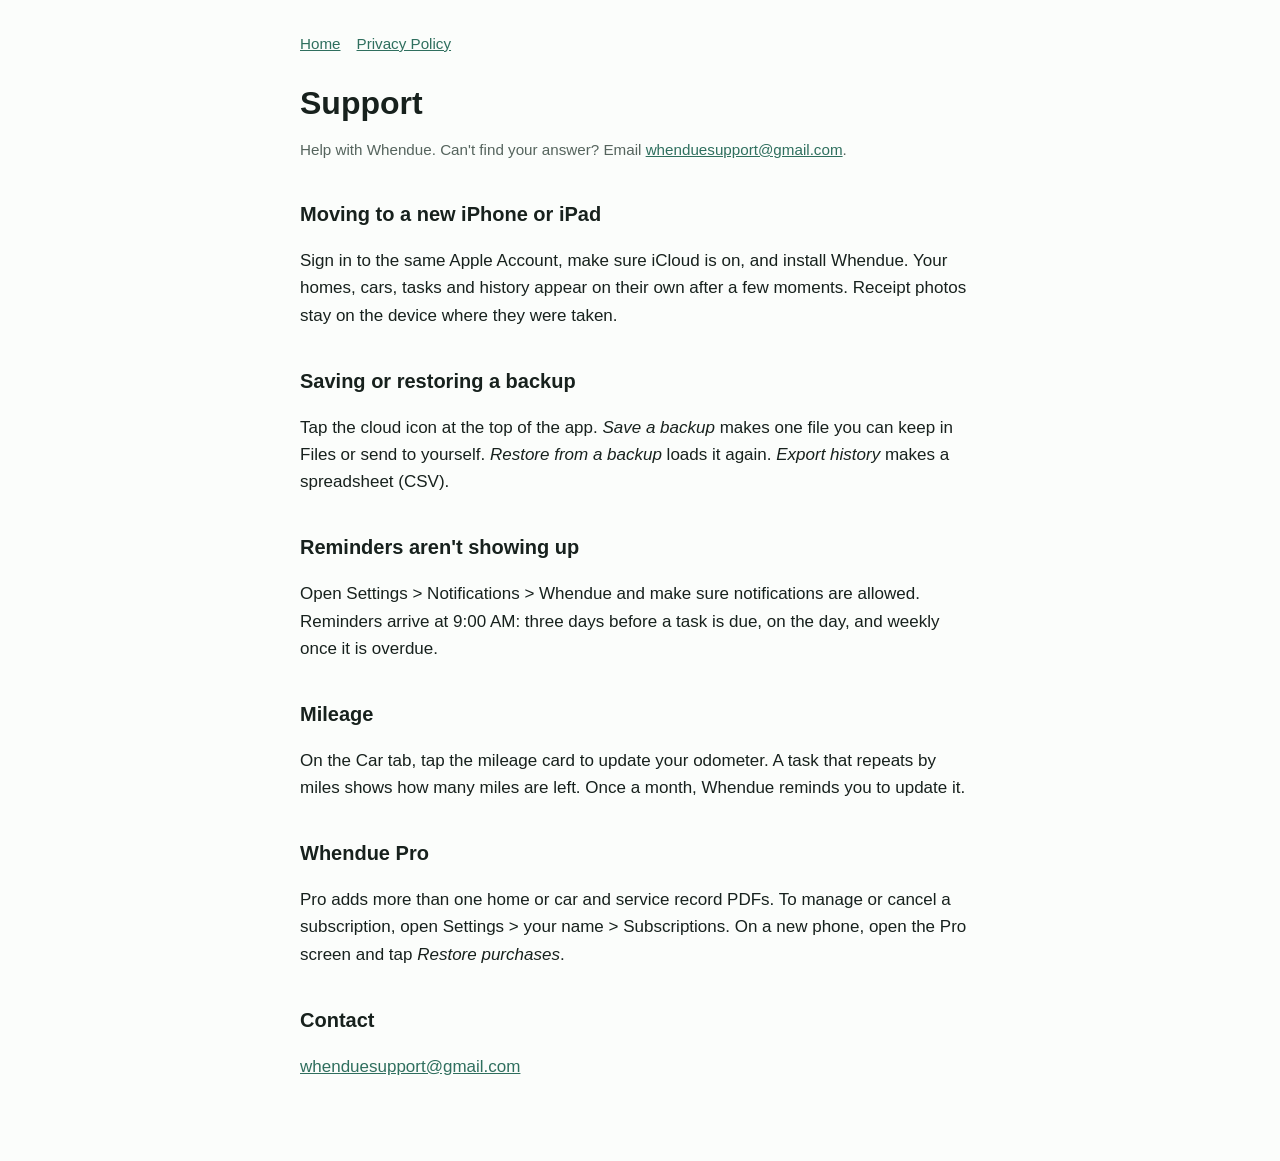
==== support.html @ 5ce0b552 "Add files via upload" ====
<!doctype html>
<html lang="en">
<head>
  <meta charset="utf-8">
  <meta name="viewport" content="width=device-width, initial-scale=1">
  <title>Support · Whendue</title>
  <link rel="stylesheet" href="style.css">
</head>
<body>
<main>
  <nav><a href="index.html">Home</a><a href="privacy.html">Privacy Policy</a></nav>
  <h1>Support</h1>
  <p class="muted">Help with Whendue. Can't find your answer? Email
    <a href="mailto:whenduesupport@gmail.com">whenduesupport@gmail.com</a>.</p>

  <h2>Moving to a new iPhone or iPad</h2>
  <p>Sign in to the same Apple Account, make sure iCloud is on, and install Whendue.
    Your homes, cars, tasks and history appear on their own after a few moments. Receipt
    photos stay on the device where they were taken.</p>

  <h2>Saving or restoring a backup</h2>
  <p>Tap the cloud icon at the top of the app. <em>Save a backup</em> makes one file you
    can keep in Files or send to yourself. <em>Restore from a backup</em> loads it again.
    <em>Export history</em> makes a spreadsheet (CSV).</p>

  <h2>Reminders aren't showing up</h2>
  <p>Open Settings &gt; Notifications &gt; Whendue and make sure notifications are
    allowed. Reminders arrive at 9:00 AM: three days before a task is due, on the day, and
    weekly once it is overdue.</p>

  <h2>Mileage</h2>
  <p>On the Car tab, tap the mileage card to update your odometer. A task that repeats by
    miles shows how many miles are left. Once a month, Whendue reminds you to update it.</p>

  <h2>Whendue Pro</h2>
  <p>Pro adds more than one home or car and service record PDFs. To manage or cancel a
    subscription, open Settings &gt; your name &gt; Subscriptions. On a new phone, open the
    Pro screen and tap <em>Restore purchases</em>.</p>

  <h2>Contact</h2>
  <p><a href="mailto:whenduesupport@gmail.com">whenduesupport@gmail.com</a></p>
</main>
</body>
</html>
---- style.css ----
:root {
  --bg: #fbfdfb;
  --text: #17211d;
  --muted: #55645d;
  --accent: #2f6f5e;
  --card: #eef5f1;
}
@media (prefers-color-scheme: dark) {
  :root {
    --bg: #101614;
    --text: #e4ece8;
    --muted: #9bb0a6;
    --accent: #7fd6bd;
    --card: #1a2420;
  }
}
* { box-sizing: border-box; }
body {
  margin: 0;
  background: var(--bg);
  color: var(--text);
  font: 17px/1.6 -apple-system, BlinkMacSystemFont, "Segoe UI", Roboto, sans-serif;
}
main { max-width: 720px; margin: 0 auto; padding: 32px 20px 64px; }
h1 { font-size: 2rem; line-height: 1.2; margin: 0 0 4px; }
h2 { font-size: 1.25rem; margin: 36px 0 8px; }
p, li { color: var(--text); }
.muted { color: var(--muted); font-size: 0.95rem; }
a { color: var(--accent); }
ul { padding-left: 1.2em; }
li { margin: 4px 0; }
.card { background: var(--card); border-radius: 14px; padding: 16px 20px; margin: 20px 0; }
nav { display: flex; gap: 16px; margin-bottom: 28px; font-size: 0.95rem; }
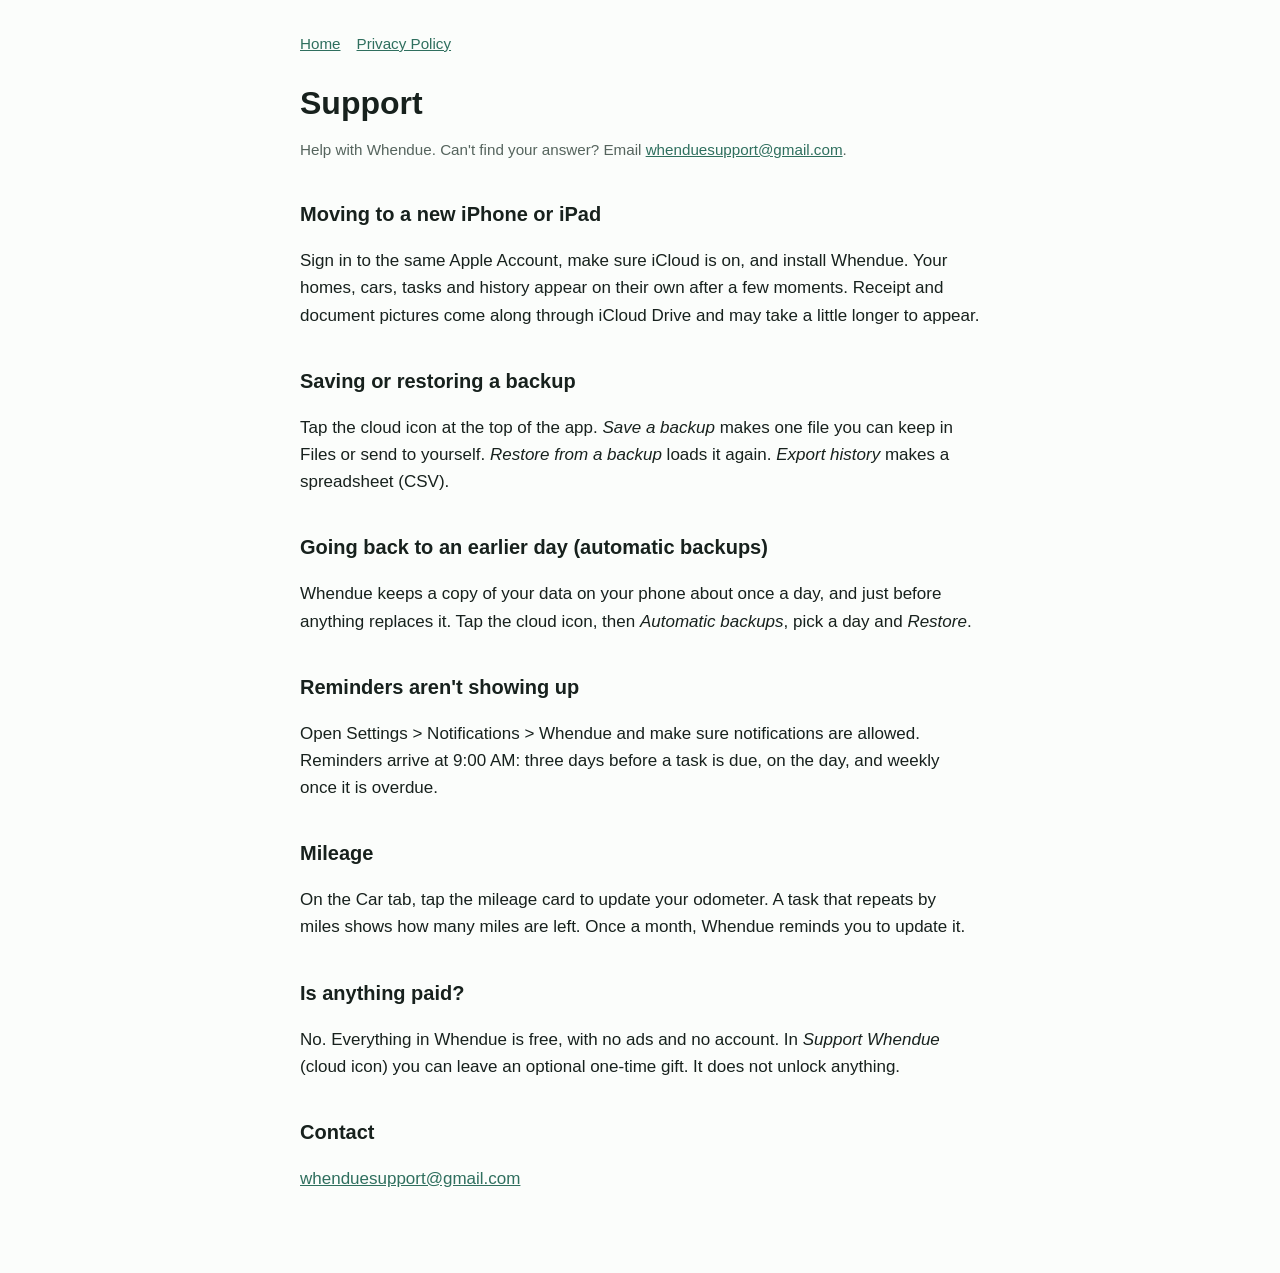
==== commit 61eeb60c: "Add files via upload" ====
--- a/support.html
+++ b/support.html
@@ -16,12 +16,18 @@
   <h2>Moving to a new iPhone or iPad</h2>
   <p>Sign in to the same Apple Account, make sure iCloud is on, and install Whendue.
     Your homes, cars, tasks and history appear on their own after a few moments. Receipt
-    photos stay on the device where they were taken.</p>
+    and document pictures come along through iCloud Drive and may take a little longer to
+    appear.</p>
 
   <h2>Saving or restoring a backup</h2>
   <p>Tap the cloud icon at the top of the app. <em>Save a backup</em> makes one file you
     can keep in Files or send to yourself. <em>Restore from a backup</em> loads it again.
     <em>Export history</em> makes a spreadsheet (CSV).</p>
+
+  <h2>Going back to an earlier day (automatic backups)</h2>
+  <p>Whendue keeps a copy of your data on your phone about once a day, and just before
+    anything replaces it. Tap the cloud icon, then <em>Automatic backups</em>, pick a day
+    and <em>Restore</em>.</p>
 
   <h2>Reminders aren't showing up</h2>
   <p>Open Settings &gt; Notifications &gt; Whendue and make sure notifications are
@@ -32,10 +38,10 @@
   <p>On the Car tab, tap the mileage card to update your odometer. A task that repeats by
     miles shows how many miles are left. Once a month, Whendue reminds you to update it.</p>
 
-  <h2>Whendue Pro</h2>
-  <p>Pro adds more than one home or car and service record PDFs. To manage or cancel a
-    subscription, open Settings &gt; your name &gt; Subscriptions. On a new phone, open the
-    Pro screen and tap <em>Restore purchases</em>.</p>
+  <h2>Is anything paid?</h2>
+  <p>No. Everything in Whendue is free, with no ads and no account. In
+    <em>Support Whendue</em> (cloud icon) you can leave an optional one-time gift. It does
+    not unlock anything.</p>
 
   <h2>Contact</h2>
   <p><a href="mailto:whenduesupport@gmail.com">whenduesupport@gmail.com</a></p>
